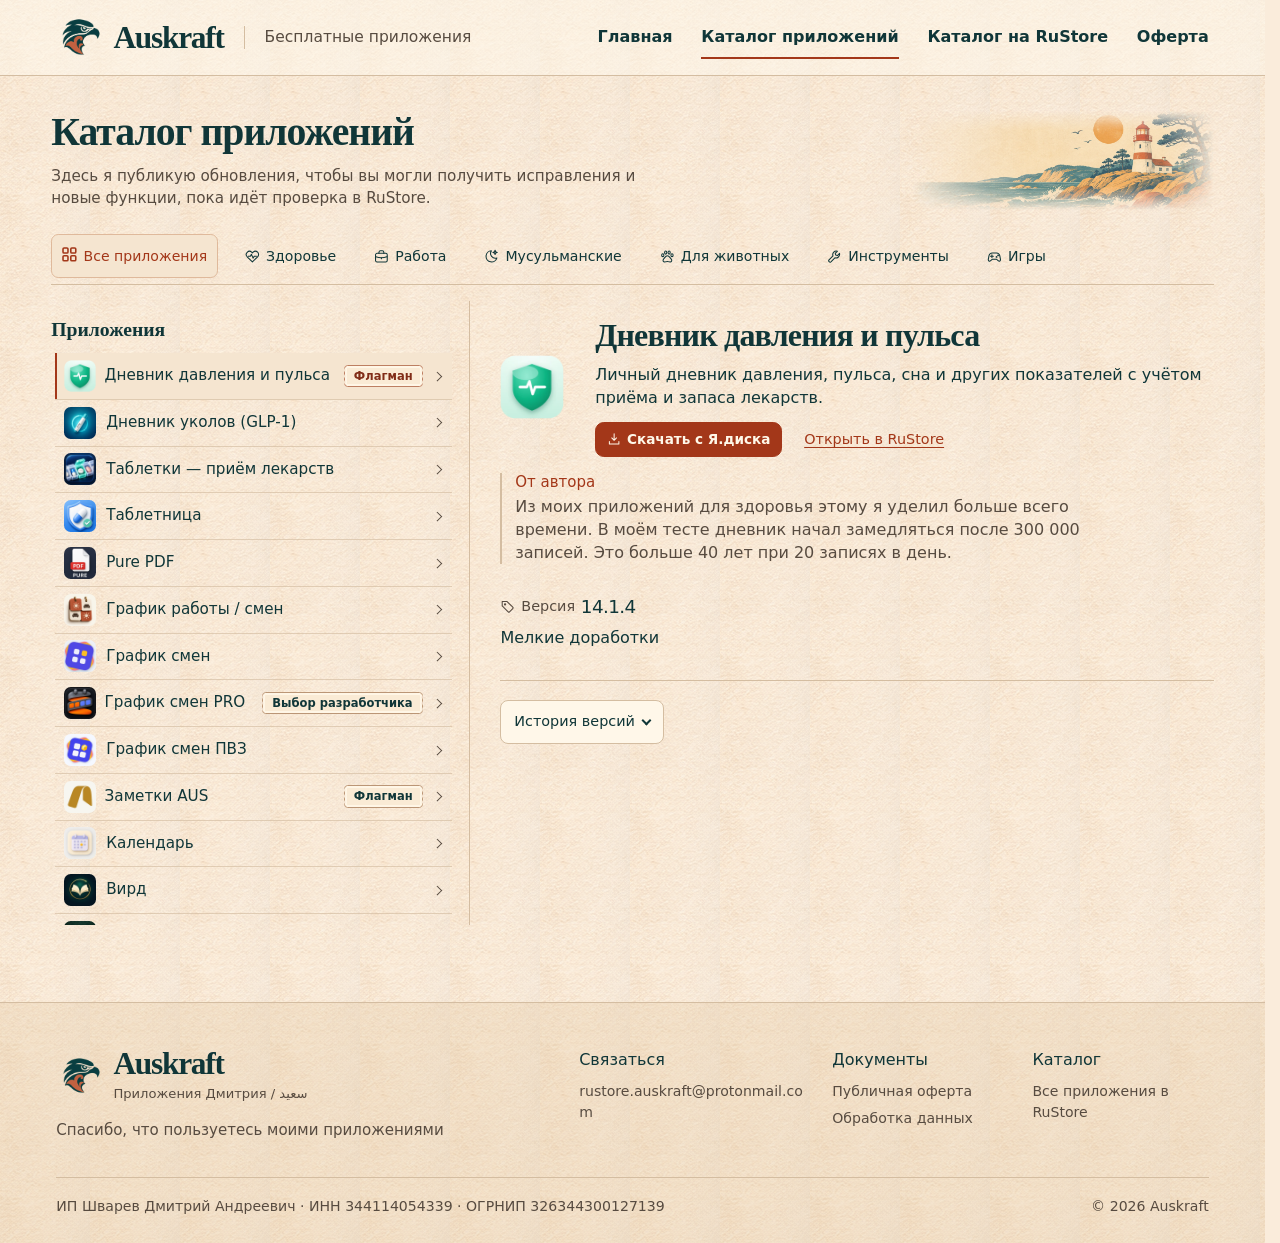
==== catalog.html @ 0eb69462 "Обновить каталог для следующей партии APK" ====
<!doctype html>
<html lang="ru">
<head>
  <meta charset="utf-8">
  <meta name="viewport" content="width=device-width, initial-scale=1">
  <meta name="description" content="Бесплатные Android-приложения Auskraft, актуальные версии и история обновлений.">
  <meta name="theme-color" content="#faecdb">
  <title>Каталог приложений — Auskraft</title>
  <link rel="icon" type="image/png" sizes="64x64" href="assets/arabesque-icon.png">
  <link rel="stylesheet" href="emerald.css?v=arabesque">
  <link rel="stylesheet" href="catalog.css?v=legal-docs-1">
  <link rel="stylesheet" href="postcard.css">
  <link rel="stylesheet" href="postcard-catalog.css">
</head>
<body class="catalog-page">
  <a class="skip-link" href="#main">К содержанию</a>

  <header class="site-header" id="top">
    <a class="brand" href="./" aria-label="Auskraft — на главную">
      <span class="brand-mark brand-mark-logo" aria-hidden="true"></span>
      <span><strong>Auskraft</strong><small>Бесплатные приложения</small></span>
    </a>
    <nav aria-label="Основная навигация">
      <a href="./">Главная</a>
      <a href="catalog.html" aria-current="page">Каталог приложений</a>
      <a href="https://www.rustore.ru/catalog/developer/nc3745" target="_blank" rel="noopener">Каталог на RuStore</a>
      <a href="offer.html">Оферта</a>
    </nav>
  </header>

  <main class="catalog-wrap" id="main">
    <div class="catalog-heading">
      <h1>Каталог приложений</h1>
      <p class="catalog-intro-note">Здесь я публикую обновления, чтобы вы могли получить исправления и новые функции, пока идёт проверка в RuStore.</p>
      <span class="catalog-ornament" aria-hidden="true"></span>
    </div>
    <div class="catalog-filters" aria-label="Категории приложений" role="group" hidden>
      <button type="button" data-category="all" aria-pressed="true" aria-controls="catalog-results">
        <svg class="catalog-symbol" viewBox="0 0 24 24" aria-hidden="true" focusable="false">
          <rect x="3" y="3" width="7" height="7" rx="1.5"/><rect x="14" y="3" width="7" height="7" rx="1.5"/>
          <rect x="3" y="14" width="7" height="7" rx="1.5"/><rect x="14" y="14" width="7" height="7" rx="1.5"/>
        </svg>
        Все приложения
      </button>
      <button type="button" data-category="health" aria-pressed="false" aria-controls="catalog-results">
        <svg class="catalog-symbol" viewBox="0 0 24 24" aria-hidden="true" focusable="false">
          <path d="M20.5 5.2a5.2 5.2 0 0 0-7.3 0L12 6.4l-1.2-1.2a5.2 5.2 0 0 0-7.3 7.4L12 21l8.5-8.4a5.2 5.2 0 0 0 0-7.4Z"/>
          <path d="M5 11.7h3.7l1.7-3.1 2.7 6.2 1.8-3.1h3.7"/>
        </svg>
        Здоровье
      </button>
      <button type="button" data-category="work" aria-pressed="false" aria-controls="catalog-results">
        <svg class="catalog-symbol" viewBox="0 0 24 24" aria-hidden="true" focusable="false">
          <rect x="2.5" y="7" width="19" height="14" rx="2.5"/>
          <path d="M8 7V5.5A2.5 2.5 0 0 1 10.5 3h3A2.5 2.5 0 0 1 16 5.5V7M3 12.5a27 27 0 0 0 18 0M12 13.9v2"/>
        </svg>
        Работа
      </button>
      <button type="button" data-category="muslim" aria-pressed="false" aria-controls="catalog-results">
        <svg class="catalog-symbol" viewBox="0 0 24 24" aria-hidden="true" focusable="false">
          <path d="M12 3a9 9 0 1 0 9 11.5A7.7 7.7 0 0 1 12 3Z"/>
          <path d="m18 2 .9 2.5 2.6 1-2.6.9L18 9l-.9-2.6-2.6-.9 2.6-1Z"/>
        </svg>
        Мусульманские
      </button>
      <button type="button" data-category="pets" aria-pressed="false" aria-controls="catalog-results">
        <svg class="catalog-symbol" viewBox="0 0 24 24" aria-hidden="true" focusable="false">
          <ellipse cx="4.5" cy="10" rx="1.8" ry="2.4"/><ellipse cx="9.2" cy="5.8" rx="1.8" ry="2.5"/>
          <ellipse cx="14.8" cy="5.8" rx="1.8" ry="2.5"/><ellipse cx="19.5" cy="10" rx="1.8" ry="2.4"/>
          <path d="M6 16.1c2.1-2 2.8-5 6-5s3.9 3 6 5c2.5 2.8.4 5.8-2.7 4.8a10 10 0 0 0-6.6 0c-3.1 1-5.2-2-2.7-4.8Z"/>
        </svg>
        Для животных
      </button>
      <button type="button" data-category="tools" aria-pressed="false" aria-controls="catalog-results">
        <svg class="catalog-symbol" viewBox="0 0 24 24" aria-hidden="true" focusable="false">
          <path d="M20.5 8.5a6 6 0 0 1-7.7 5.9l-6.4 6.4a2.2 2.2 0 0 1-3.1-3.1l6.4-6.4A6 6 0 0 1 17 3.5l-3.6 3.6.8 2.7 2.7.8 3.5-3.5Z"/>
        </svg>
        Инструменты
      </button>
      <button type="button" data-category="games" aria-pressed="false" aria-controls="catalog-results">
        <svg class="catalog-symbol" viewBox="0 0 24 24" aria-hidden="true" focusable="false">
          <path d="M8.5 6.5h7c3 0 4.8 1.8 5.4 5l.9 5c.5 3-1.7 4.2-3.8 2.4l-2.8-2.4H8.8L6 18.9c-2.1 1.8-4.3.6-3.8-2.4l.9-5c.6-3.2 2.4-5 5.4-5Z"/>
          <path d="M5.7 11.7h4.6M8 9.4V14"/><circle cx="15.5" cy="12.8" r=".65"/><circle cx="18" cy="10.3" r=".65"/>
        </svg>
        Игры
      </button>
    </div>
    <p class="catalog-announcement" id="catalog-announcement" role="status"></p>
    <div class="catalog-results" id="catalog-results" hidden>
      <section class="catalog-list" aria-labelledby="catalog-apps-heading">
        <h2 id="catalog-apps-heading">Приложения</h2>
        <div class="catalog-apps" id="catalog-apps" role="group" aria-labelledby="catalog-apps-heading"></div>
      </section>
      <div class="catalog-detail" id="catalog-detail"></div>
    </div>
    <p class="catalog-empty" id="catalog-empty" hidden>В этой категории пока нет приложений. <a href="https://www.rustore.ru/catalog/developer/nc3745" target="_blank" rel="noopener">Все приложения в RuStore</a></p>
    <noscript>
      <p class="catalog-empty">Включите JavaScript, чтобы просмотреть версии, или <a href="https://www.rustore.ru/catalog/developer/nc3745" target="_blank" rel="noopener">откройте каталог в RuStore</a>.</p>
    </noscript>
  </main>

  <template id="catalog-app-template">
    <button class="catalog-app" type="button" aria-pressed="false" aria-controls="catalog-detail">
      <span class="catalog-app-main">
        <img class="catalog-icon" alt="" width="80" height="80" decoding="async">
        <span class="catalog-app-name">
          <span class="catalog-name-label"></span>
          <span class="catalog-name-marquee" aria-hidden="true"></span>
        </span>
      </span>
      <span class="catalog-ribbon"><span class="catalog-ribbon-label"></span></span>
    </button>
  </template>
  <template id="catalog-detail-template">
    <article aria-labelledby="current-app">
      <div class="catalog-app-heading">
        <img class="catalog-icon" alt="" width="144" height="144" decoding="async">
        <div>
          <h2 id="current-app"></h2>
          <p class="catalog-description"></p>
          <div class="catalog-release-actions">
            <a class="catalog-download catalog-download-primary" target="_blank" rel="noopener">
              <svg class="catalog-symbol" viewBox="0 0 24 24" aria-hidden="true" focusable="false"><path d="M12 3v11m-4-4 4 4 4-4M4 16v4h16v-4"/></svg>
              Скачать с Я.диска
            </a>
            <p class="catalog-download-note">APK пока недоступен</p>
            <a class="catalog-store-link" target="_blank" rel="noopener">Открыть в RuStore</a>
          </div>
        </div>
      </div>
      <section class="catalog-highlights" aria-labelledby="catalog-highlights-heading">
        <h3 id="catalog-highlights-heading">От автора</h3>
        <p></p>
      </section>
      <div class="catalog-latest">
        <div class="catalog-version-heading">
          <p class="catalog-current-label">
            <svg class="catalog-symbol" viewBox="0 0 24 24" aria-hidden="true" focusable="false"><path d="M3.5 4h7.8l9 9a1.5 1.5 0 0 1 0 2.1l-5.2 5.2a1.5 1.5 0 0 1-2.1 0l-9.5-9.5Z"/><circle cx="8" cy="8.5" r="1"/></svg>
            Версия
          </p>
          <p class="catalog-latest-number"></p>
        </div>
        <div class="catalog-release-notes"></div>
        <details class="catalog-changelog">
          <summary>Полный список изменений</summary>
          <div class="catalog-release-notes catalog-changelog-content"></div>
        </details>
      </div>
      <details class="catalog-history">
        <summary id="history-heading">История версий</summary>
        <div class="catalog-history-frame">
          <table id="release-history" aria-labelledby="history-heading">
            <thead>
              <tr><th scope="col">Версия</th><th scope="col">Что изменилось</th><th scope="col">Файл APK</th></tr>
            </thead>
            <tbody></tbody>
          </table>
        </div>
      </details>
      <section class="catalog-documents" aria-labelledby="catalog-documents-title" hidden>
        <h3 id="catalog-documents-title">Юридические документы</h3>
        <ul></ul>
      </section>
    </article>
  </template>
  <template id="catalog-version-template">
    <tr>
      <th scope="row" class="catalog-version-number"></th>
      <td class="catalog-release-notes"></td>
      <td>
        <a class="catalog-download" target="_blank" rel="noopener">
          <svg class="catalog-symbol" viewBox="0 0 24 24" aria-hidden="true" focusable="false"><path d="M12 3v11m-4-4 4 4 4-4M4 16v4h16v-4"/></svg>
          Скачать
        </a>
      </td>
    </tr>
  </template>

  <footer class="site-footer">
    <div class="footer-main">
      <div>
        <a class="brand footer-brand" href="#top">
          <span class="brand-mark brand-mark-logo" aria-hidden="true"></span>
          <span><strong>Auskraft</strong><small>Приложения Дмитрия / <bdi lang="ar" dir="rtl">سعيد</bdi></small></span>
        </a>
        <p>Спасибо, что пользуетесь моими приложениями</p>
      </div>
      <div class="footer-links">
        <div><strong>Связаться</strong><a href="mailto:rustore.auskraft@protonmail.com">rustore.auskraft@protonmail.com</a></div>
        <div><strong>Документы</strong><a href="offer.html">Публичная оферта</a><a href="offer.html#privacy">Обработка данных</a></div>
        <div><strong>Каталог</strong><a href="https://www.rustore.ru/catalog/developer/nc3745" target="_blank" rel="noopener">Все приложения в RuStore</a></div>
      </div>
    </div>
    <div class="footer-legal">
      <p><a href="offer.html#details">ИП Шварев Дмитрий Андреевич · ИНН 344114054339 · ОГРНИП 326344300127139</a></p>
      <p>© <span id="year">2026</span> Auskraft</p>
    </div>
  </footer>

  <script src="script.js" defer></script>
  <script src="catalog-data.js?v=56aae7b4473a" defer></script>
  <script src="legal-doc-slugs.js?v=1" defer></script>
  <script src="catalog-documents.js?v=1" defer></script>
  <script src="catalog.js?v=legal-docs-1" defer></script>
</body>
</html>
---- emerald.css ----
:root {
  color-scheme: dark;
  --bg: #041d16;
  --bg-deep: #031710;
  --surface: #0c2a20;
  --ink: #faf3e2;
  --ink-muted: #c5d0c7;
  --gold: #f2c268;
  --gold-bright: #ffda91;
  --line: #395046;
  --serif: Georgia, "Times New Roman", serif;
  --gutter: clamp(1.2rem, 4.4vw, 4.75rem);
  --page: 92rem;
}
* { box-sizing: border-box; }
html { scroll-behavior: smooth; scrollbar-gutter: stable; }
body {
  margin: 0;
  background: var(--bg);
  color: var(--ink);
  font: 1rem/1.5 "Segoe UI", system-ui, sans-serif;
  -webkit-font-smoothing: antialiased;
}
a { color: inherit; text-decoration: none; }
button, input, select { font: inherit; }
h1, h2, h3, p, figure { margin: 0; }
h1, h2, h3 { font-family: var(--serif); line-height: 1.08; }
a:focus-visible, summary:focus-visible, button:focus-visible, select:focus-visible {
  outline: 3px solid var(--gold-bright); outline-offset: 4px;
}
.wrap, .footer-main, .footer-legal {
  width: min(calc(100% - 2 * var(--gutter)), var(--page));
  margin-inline: auto;
}
.skip-link {
  position: fixed; z-index: 5; top: .5rem; left: .5rem; padding: .65rem 1rem;
  transform: translateY(-160%); color: #10251c; background: var(--gold);
}
.skip-link:focus { transform: none; }
.site-header {
  min-height: 4.1rem; display: flex; align-items: center; justify-content: space-between;
  gap: clamp(.9rem, 2vw, 1.7rem); padding-inline: max(var(--gutter), calc((100% - var(--page)) / 2));
  border-bottom: 1px solid var(--line);
}
.brand { display: inline-flex; gap: .65rem; align-items: center; flex-shrink: 0; }
.brand-mark-logo {
  width: 2.55rem; height: 2.55rem; flex: none; border-radius: .6rem;
  background: #f7ecdb url("logo.png?v=arabesque") center / 84% auto no-repeat;
}
.brand > span:last-child { display: flex; align-items: center; gap: 1.25rem; }
.brand strong { font-size: 1.55rem; line-height: 1; letter-spacing: -.045em; }
.brand small { border-left: 1px solid #53665b; padding-left: 1.25rem; font-size: .97rem; }
.site-header nav {
  display: flex;
  align-items: center;
  min-width: 0;
  gap: clamp(.85rem, 2.25vw, 2.3rem);
  margin-inline: -.45rem;
  padding: .45rem;
  overflow-x: auto;
  scrollbar-width: thin;
  scrollbar-color: var(--line) transparent;
}
.site-header nav a {
  display: inline-flex;
  align-items: center;
  flex: none;
  min-height: 2.75rem;
  white-space: nowrap;
  font-weight: 400;
  font-size: 1rem;
}
.site-header nav a:hover, .footer-links a:hover { color: var(--gold); }
.site-header nav [aria-current="page"] { box-shadow: inset 0 -2px var(--gold); }
.opening { position: relative; isolation: isolate; overflow: hidden; }
.hero-art {
  position: absolute; z-index: -1; right: 0; top: 0; width: 55%; height: 100%;
  object-fit: cover; object-position: 54% 42%;
  mask-image: linear-gradient(to right, transparent, black 22%), linear-gradient(to top, transparent, black 44%);
  mask-composite: intersect;
}
.opening-content { padding-block: clamp(1.5rem, 3.3vw, 3.75rem) 1.65rem; }
.intro { max-width: 52%; }
.author-names { white-space: nowrap; }
.intro h1 {
  font-size: clamp(1.7rem, 1.45rem + 1.15vw, 2.625rem);
  font-weight: 400;
  letter-spacing: -.03em;
  line-height: 1.08;
  text-wrap: balance;
  overflow-wrap: break-word;
}
.intro-platform { display: inline-block; max-width: 100%; }
.intro p, .support p {
  max-width: 34rem; margin-top: 1rem; font-size: clamp(.90625rem, .84rem + .25vw, 1.03125rem);
  line-height: 1.46; text-wrap: pretty;
}
.support-button {
  margin-top: 1.4rem; display: inline-block; padding: .78rem 1.5rem;
  color: #182018; background: var(--gold); border-radius: .55rem;
  font-size: clamp(1rem, 1.3vw, 1.17rem); font-weight: 600;
}
.support-button:hover { background: var(--gold-bright); }
.support {
  display: flex; align-items: center; flex-wrap: wrap; gap: 1.25rem 2rem;
  margin-top: clamp(1.9rem, 3.3vw, 3.6rem); max-width: min(56%, 44rem); scroll-margin-top: 1.5rem;
}
.support-copy { flex: 1 1 17rem; }
.support h2 {
  font-size: clamp(1.375rem, 1.12rem + .7vw, 1.6875rem);
  font-weight: 400;
  letter-spacing: -.028em;
  line-height: 1.13;
  overflow-wrap: break-word;
}
.support p { max-width: 38rem; margin-top: .65rem; }
.payment-link { display: inline-block; margin-top: 1rem; color: var(--gold); font-size: 1rem; font-weight: 500; text-decoration: underline; text-underline-offset: .35em; }
.payment-link:hover { color: var(--gold-bright); }
.payment-route { width: min(calc(100% - 2 * var(--gutter)), 34rem); margin: 16vh auto 3rem; }
.payment-route h1 { font-size: clamp(1.7rem, 1.45rem + 1.15vw, 2.625rem); font-weight: 400; }
.payment-route p { margin-top: .9rem; }
.payment-route [hidden] { display: none; }
.payment-code { width: 11rem; height: 11rem; padding: .5rem; background: white; border-radius: .5rem; image-rendering: pixelated; }
.goals, .transfer { border-top: 1px solid var(--line); padding-block: 2rem 2.35rem; }
.goals h2, .transfer h2 { font-size: clamp(1.5rem, 1.95vw, 2rem); font-weight: 400; margin-bottom: 1rem; letter-spacing: -.025em; }
.goals-grid, .transfer-grid { display: grid; grid-template-columns: repeat(3, minmax(0,1fr)); gap: clamp(.8rem, 1.6vw, 1.75rem); }
.goals-grid figure { position: relative; overflow: hidden; border-radius: .95rem; border: 1px solid var(--line); background: var(--surface); }
.goals-grid img { display: block; width: 100%; height: auto; aspect-ratio: 2.04; object-fit: cover; }
.goals-grid figcaption {
  position: absolute; inset: auto 0 0; padding: 2.5rem 1.3rem .9rem;
  background: linear-gradient(transparent, rgba(2,15,11,.88));
  font: 400 clamp(1.2rem, 1.6vw, 1.65rem)/1.2 var(--serif);
}
.goal-health-caption { display: block; }
@media (prefers-reduced-motion: no-preference) {
  .goal-health-caption.is-measured { overflow-x: auto; scrollbar-width: none; }
  .goal-health-caption:focus-visible { outline: 2px solid var(--gold-bright); outline-offset: 2px; }
  .goal-health-caption.is-measured > span {
    display: block;
    width: max-content;
    white-space: nowrap;
  }
  .goal-health-caption.is-overflowing.is-visible:not(.is-interacting) > span {
    animation: goal-caption-slide 4.8s ease-in-out;
  }
}
@keyframes goal-caption-slide {
  0%, 15%, 100% { transform: translateX(0); }
  45%, 72% { transform: translateX(var(--goal-caption-offset)); }
}
.transfer-grid p { padding-right: 1.5rem; color: var(--ink-muted); font-size: .96rem; }
.transfer-grid strong { display: block; color: var(--ink); margin-bottom: .3rem; font-weight: 500; }
.site-footer { padding-block: 2.8rem 1.6rem; background: var(--bg-deep); border-top: 1px solid var(--line); }
.footer-main { display: grid; grid-template-columns: .86fr 1.14fr; align-items: start; gap: 3rem; padding-bottom: 2.2rem; }
.footer-brand > span:last-child { display: grid; gap: .3rem; }
.footer-brand small { border: 0; padding: 0; font-size: .82rem; color: var(--ink-muted); }
.footer-main p { color: var(--ink-muted); margin-top: .8rem; font-size: .94rem; }
.footer-links { display: grid; grid-template-columns: 1.3fr 1fr 1fr; gap: 1.5rem; }
.footer-links > div { display: grid; align-content: start; gap: .4rem; }
.footer-links strong { margin-bottom: .15rem; font-weight: 500; }
.footer-links a, .footer-legal { color: var(--ink-muted); font-size: .88rem; overflow-wrap: anywhere; }
.footer-legal { border-top: 1px solid var(--line); padding-top: 1.15rem; display: flex; justify-content: space-between; gap: 1rem; }
@media (max-width: 920px) {
  .site-header .brand > span:last-child { display: grid; gap: .22rem; }
  .site-header .brand small { border: 0; padding: 0; font-size: .8rem; }
  .intro { max-width: 57%; }
  .footer-main { grid-template-columns: 1fr; gap: 1.5rem; }
}
@media (max-width: 760px) {
  .site-header { flex-direction: column; align-items: start; gap: .15rem; padding-block: .75rem 0; }
  .site-header nav { align-self: stretch; }
}
@media (max-width: 680px) {
  .site-header .brand { flex-wrap: wrap; max-width: 100%; }
  .site-header .brand > span:last-child { display: flex; flex-wrap: wrap; gap: .25rem .75rem; min-width: 0; }
  .site-header .brand small { padding-left: .75rem; border-left: 1px solid var(--line); }
  .brand strong { font-size: 1.25rem; }
  .site-header nav a { font-size: .9rem; }
  .hero-art {
    width: 90%; height: 24rem; object-position: center;
    mask-image: linear-gradient(to right, transparent, rgba(0,0,0,.14) 40%, rgba(0,0,0,.82)), linear-gradient(to bottom, black 15%, transparent 98%);
  }
  .intro { max-width: 100%; }
  .opening-content { padding-bottom: 1.35rem; }
  .intro p, .support p { max-width: 40ch; }
  .intro p { margin-top: .7rem; }
  .support-button {
    display: inline-flex;
    align-items: center;
    min-height: 2.75rem;
    margin-top: 1rem;
    padding: .6rem 1.1rem;
    font-size: 1rem;
    line-height: 1.3;
  }
  .support { max-width: 100%; margin-top: clamp(1.75rem, 5vw, 2.3rem); gap: .75rem 1.25rem; }
  .support p { margin-top: .45rem; }
  .payment-link {
    display: inline-flex;
    align-items: center;
    gap: .35em;
    min-height: 2.75rem;
    margin-top: .3rem;
  }
  .payment-code { max-width: 100%; height: auto; aspect-ratio: 1; }
  .goals-grid, .transfer-grid { grid-template-columns: 1fr; gap: .95rem; }
  .goals, .transfer { padding-block: 1.55rem; }
  .goals-grid img { aspect-ratio: 2.4; }
  .transfer-grid p { padding-inline-end: 0; overflow-wrap: break-word; }
  .footer-links { grid-template-columns: repeat(2,minmax(0,1fr)); gap: 1.3rem; }
  .footer-links > div:first-child { grid-column: 1 / -1; }
  .footer-legal { flex-direction: column; gap: .4rem; }
}
@media (prefers-reduced-motion: reduce) {
  html { scroll-behavior: auto; }
}
---- catalog.css ----
.catalog-wrap {
  width: min(calc(100% - clamp(2rem, 8vw, 8rem)), 86rem);
  margin-inline: auto;
  padding-block: clamp(1.65rem, 2.8vw, 2.5rem) clamp(3rem, 6vw, 5rem);
  min-height: 42rem;
}

.catalog-wrap [hidden] {
  display: none;
}

.catalog-heading {
  position: relative;
  isolation: isolate;
}

.catalog-heading h1 {
  position: relative;
  margin: 0 0 .65rem;
  max-width: none;
  font: 400 clamp(1.9rem, 3.1vw, 2.65rem)/1.08 Georgia, serif;
  letter-spacing: -.025em;
}

.catalog-intro-note {
  max-width: 64ch;
  margin: 0 0 clamp(1.1rem, 2vw, 1.5rem);
  color: var(--ink-muted);
  font-size: .95rem;
  line-height: 1.5;
  text-wrap: pretty;
}

.catalog-ornament {
  position: absolute;
  z-index: -1;
  top: -.9rem;
  right: 0;
  width: clamp(7rem, 14vw, 12rem);
  aspect-ratio: 1;
  pointer-events: none;
  background: #09533e url("assets/mashrabiya.webp") 63% 48% / 268% auto no-repeat;
  background-blend-mode: multiply;
  opacity: .7;
  mask-image: radial-gradient(circle, #000 17%, #000c 48%, transparent 72%);
}

.catalog-filters {
  display: flex;
  flex-wrap: nowrap;
  column-gap: clamp(.35rem, 1.2vw, 1.15rem);
  overflow-x: auto;
  overflow-y: hidden;
  scrollbar-width: thin;
  scrollbar-color: var(--line) transparent;
  border-bottom: 1px solid var(--line);
}

.catalog-filters button {
  position: relative;
  isolation: isolate;
  display: inline-flex;
  overflow: clip;
  align-items: center;
  gap: .45em;
  flex: none;
  min-height: 2.75rem;
  padding: .4rem .55rem;
  border: 0;
  border-radius: .45rem;
  background: transparent;
  color: var(--ink);
  font-size: clamp(.875rem, 1.1vw, 1rem);
  white-space: nowrap;
  cursor: pointer;
  -webkit-tap-highlight-color: transparent;
}

.catalog-filters button::before,
.catalog-filters button::after {
  content: "";
  position: absolute;
  z-index: -1;
  inset: 0;
  opacity: 0;
  pointer-events: none;
}

.catalog-filters button::before {
  background: radial-gradient(ellipse 50% 48% at center, color-mix(in srgb, var(--gold) 27%, transparent), transparent);
}

.catalog-filters button[aria-pressed="true"] {
  color: var(--gold);
  text-shadow: 0 1px 2px var(--bg);
}

.catalog-filters button[aria-pressed="true"]::before {
  opacity: 1;
}

.catalog-filters button[aria-pressed="true"] .catalog-symbol {
  stroke-width: 2.25;
  filter: drop-shadow(0 0 3px color-mix(in srgb, var(--gold) 50%, transparent));
}

@media (prefers-reduced-motion: no-preference) {
  .catalog-filters button {
    transition: color 150ms ease-out;
  }

  .catalog-filters button::before {
    transition: opacity 200ms ease-out;
  }

  .catalog-filters button[aria-pressed="true"]::after {
    inset-block-start: 50%;
    background:
      radial-gradient(ellipse 32% 47% at 32% 53%, color-mix(in srgb, var(--gold) 64%, transparent), transparent),
      radial-gradient(ellipse 35% 45% at 65% 53%, color-mix(in srgb, var(--gold) 52%, transparent), transparent),
      radial-gradient(ellipse 49% 45% at 49% 49%, color-mix(in srgb, var(--gold-bright) 20%, transparent), transparent);
    transform-origin: center bottom;
    animation: catalog-category-haze 1100ms ease-out;
  }

  .catalog-filters .catalog-symbol {
    transition: transform 320ms cubic-bezier(.2, .8, .32, 1.45);
  }

  .catalog-filters button[aria-pressed="true"] .catalog-symbol {
    transform: translateY(-2px) scale(1.15);
  }

  .catalog-filters button:active .catalog-symbol {
    transform: scale(.9);
    transition-duration: 100ms;
  }
}

@keyframes catalog-category-haze {
  0% {
    opacity: 0;
    transform: translate(-24%, 3px) scale(.32, .72);
  }
  18% { opacity: 1; }
  48% { opacity: .82; }
  100% {
    opacity: 0;
    transform: translate(10%, -2px) scale(1.2, 1.1);
  }
}

@media (hover: hover) {
  .catalog-filters button[aria-pressed="false"]:hover {
    background: color-mix(in srgb, var(--ink) 6%, transparent);
  }
}

@media (forced-colors: active) {
  .catalog-filters button[aria-pressed="true"] {
    border: 1px solid Highlight;
  }
}

.catalog-announcement {
  position: absolute;
  width: 1px;
  height: 1px;
  padding: 0;
  overflow: hidden;
  clip-path: inset(50%);
  white-space: nowrap;
}

.catalog-results {
  display: grid;
  grid-template-columns: clamp(20rem, 36%, 28rem) minmax(0, 1fr);
  gap: clamp(1.1rem, 2.4vw, 2rem);
  margin-top: 1rem;
}

.catalog-list {
  padding: 1rem clamp(.65rem, 1vw, .95rem) 0 0;
  border-right: 1px solid var(--line);
}

.catalog-list h2 {
  margin: 0 0 .5rem;
  color: var(--ink-muted);
  font: 500 .875rem/1.35 "Segoe UI", system-ui, sans-serif;
}

.catalog-apps {
  display: grid;
  gap: 0;
  max-height: min(65vh, 36rem);
  overflow-y: auto;
  padding: .25rem;
  scrollbar-width: thin;
  scrollbar-color: var(--line) transparent;
}

.catalog-app {
  display: grid;
  grid-template-columns: auto minmax(0, 1fr) auto;
  align-items: center;
  gap: .12rem .65rem;
  width: 100%;
  min-width: 0;
  min-height: 2.875rem;
  padding: .43rem .55rem;
  border: 0;
  border-bottom: 1px solid color-mix(in srgb, var(--line) 65%, transparent);
  border-radius: 0;
  background: transparent;
  color: var(--ink);
  font: 450 .95rem/1.3 "Segoe UI", system-ui, sans-serif;
  text-align: start;
  overflow-wrap: anywhere;
  cursor: pointer;
}

.catalog-app-main {
  display: contents;
}

.catalog-app-name {
  position: relative;
  min-width: 0;
  overflow: hidden;
}

.catalog-name-marquee {
  position: absolute;
  top: 50%;
  left: 0;
  width: max-content;
  white-space: nowrap;
  visibility: hidden;
  transform: translateY(-50%);
}

@media (prefers-reduced-motion: no-preference) {
  .can-scroll .catalog-name-label {
    display: block;
    white-space: nowrap;
    opacity: 0;
  }

  .can-scroll .catalog-name-marquee {
    visibility: visible;
    animation: catalog-name-slide var(--name-duration, 2s) ease-in-out infinite alternate;
  }
}

@keyframes catalog-name-slide {
  0%, 18% { transform: translate(0, -50%); }
  82%, 100% { transform: translate(var(--name-distance), -50%); }
}

.catalog-app::after {
  content: "";
  grid-area: 1 / 3;
  width: .35rem;
  height: .35rem;
  margin-inline: .15rem;
  border: solid var(--ink-muted);
  border-width: 1px 1px 0 0;
  transform: rotate(45deg);
}

.catalog-app:has(.catalog-ribbon) {
  grid-template-columns: auto minmax(0, 1fr) fit-content(49%) auto;
  column-gap: clamp(.25rem, 1vw, .55rem);
}

.catalog-app:has(.catalog-ribbon)::after {
  grid-column: 4;
}

.catalog-ribbon {
  grid-area: 1 / 3;
  min-width: 0;
  justify-self: start;
  width: max-content;
  max-width: 100%;
  display: flex;
  align-items: center;
  justify-content: space-between;
  min-height: 1.1rem;
  background: #e9d4a7 url("assets/ribbon-linen.png") center / 1.375rem repeat;
  color: var(--bg-deep);
  font: 550 .75rem/1.25 "Segoe UI", system-ui, sans-serif;
  text-align: center;
  overflow-wrap: anywhere;
}

.catalog-ribbon-label {
  min-width: 0;
  padding: .08rem .18rem;
}

.catalog-ribbon::before,
.catalog-ribbon::after {
  content: "";
  width: 1rem;
  flex: 0 1 1rem;
  align-self: stretch;
  background: url("assets/ribbon-diamonds.png") right center / auto 1.1rem no-repeat;
}

.catalog-ribbon::after {
  transform: scaleX(-1);
}

.catalog-app[aria-pressed="true"] {
  box-shadow: inset 2px 0 var(--gold);
  background: var(--surface);
}

.catalog-app:hover {
  background: color-mix(in srgb, var(--ink) 8%, transparent);
}

.catalog-icon {
  display: block;
  flex: none;
  width: 2rem;
  height: auto;
  aspect-ratio: 1;
  border-radius: 21%;
  object-fit: contain;
}

.catalog-detail {
  padding-block: clamp(.5rem, 1.3vw, 1.25rem) clamp(1rem, 2.75vw, 2.5rem);
  min-width: 0;
}

.catalog-app-heading {
  display: flex;
  align-items: center;
  gap: clamp(1rem, 2.4vw, 2.15rem);
}

.catalog-app-heading .catalog-icon {
  width: clamp(2.5rem, 5vw, 4rem);
}

.catalog-app-heading > div {
  min-width: 0;
  overflow-wrap: anywhere;
}

.catalog-app-heading h2 {
  margin: 0 0 .55rem;
  font: 500 clamp(1.35rem, 2.5vw, 2.15rem)/1.15 "Segoe UI", system-ui, sans-serif;
  letter-spacing: -.025em;
}

.catalog-description,
.catalog-release-notes {
  margin: 0;
  font-size: 1rem;
  line-height: 1.45;
}

.catalog-release-notes ul {
  margin: 0;
  padding-inline-start: 1.15em;
}

.catalog-release-notes li + li {
  margin-block-start: .4em;
}

.catalog-store-link {
  display: inline-flex;
  align-items: center;
  min-height: 2rem;
  font-size: .9rem;
  color: var(--ink-muted);
  text-decoration: underline;
  text-underline-offset: .2em;
}

.catalog-release-actions {
  display: flex;
  flex-wrap: wrap;
  align-items: center;
  gap: .55rem 1.4rem;
  margin-top: .8rem;
}

.catalog-store-link:hover {
  color: var(--ink);
}

.catalog-highlights {
  max-width: 62ch;
  margin-top: 1rem;
  padding-inline-start: .8rem;
  border-inline-start: 2px solid var(--line);
}

.catalog-highlights h3 {
  margin-bottom: .2rem;
  color: var(--gold-bright);
  font: 500 .9375rem/1.25 "Segoe UI", system-ui, sans-serif;
}

.catalog-highlights p {
  color: var(--ink-muted);
  line-height: 1.45;
}

.catalog-latest {
  display: grid;
  grid-template-columns: minmax(0, 1fr);
  row-gap: .5rem;
  margin-top: clamp(1.4rem, 2.5vw, 2.2rem);
  padding-bottom: clamp(1.15rem, 2.4vw, 2rem);
  border-bottom: 1px solid var(--gold);
}

.catalog-symbol {
  flex: none;
  width: 1.05em;
  height: 1.05em;
  fill: none;
  stroke: currentColor;
  stroke-width: 1.7;
  stroke-linecap: round;
  stroke-linejoin: round;
}

.catalog-version-heading,
.catalog-current-label {
  display: flex;
  align-items: center;
  gap: .36rem;
}

.catalog-version-heading {
  flex-wrap: wrap;
  min-width: 0;
}

.catalog-current-label {
  color: var(--ink-muted);
  font-size: .9rem;
}

.catalog-latest-number {
  margin: 0;
  font-size: 1.15rem;
  font-weight: 500;
  line-height: 1;
  letter-spacing: -.035em;
  font-variant-numeric: tabular-nums;
}

.catalog-download {
  display: inline-flex;
  align-items: center;
  justify-content: center;
  gap: .45em;
  min-height: 2.75rem;
  padding: .54rem 1rem;
  border: 1px solid var(--gold);
  border-radius: .7rem;
  color: var(--gold);
  font-size: clamp(.95rem, 1.45vw, 1.25rem);
  font-weight: 500;
  line-height: 1.25;
  text-align: center;
  text-decoration: none;
}

.catalog-download-primary {
  width: fit-content;
  max-width: 100%;
  min-height: 2.15rem;
  padding: .35rem .65rem;
  border-radius: .55rem;
  background: var(--gold);
  color: var(--bg, #071c15);
  font-size: .85rem;
  font-weight: 550;
}

.catalog-download:hover {
  background: var(--gold-bright, #f6d795);
  color: var(--bg, #071c15);
}

.catalog-download-note {
  margin: 0;
  color: var(--ink-muted);
  font-size: clamp(.85rem, 1.35vw, 1.15rem);
  text-align: end;
}

.catalog-history {
  margin-top: clamp(.8rem, 1.5vw, 1.4rem);
}

:is(.catalog-history, .catalog-changelog) > summary {
  display: flex;
  align-items: center;
  gap: .55em;
  width: fit-content;
  min-height: 2.75rem;
  padding: .4rem .8rem;
  border: 1px solid var(--line);
  border-radius: .5rem;
  color: var(--ink);
  font: 500 .9rem/1.3 "Segoe UI", system-ui, sans-serif;
  list-style: none;
  cursor: pointer;
}

:is(.catalog-history, .catalog-changelog) > summary::-webkit-details-marker {
  display: none;
}

:is(.catalog-history, .catalog-changelog) > summary::after {
  content: "";
  width: .34em;
  height: .34em;
  margin-top: -.18em;
  border-right: 2px solid;
  border-bottom: 2px solid;
  transform: rotate(45deg);
}

:is(.catalog-history, .catalog-changelog)[open] > summary::after {
  margin-top: .18em;
  transform: rotate(225deg);
}

:is(.catalog-history, .catalog-changelog) > summary:hover {
  color: var(--gold);
  border-color: var(--gold);
}

.catalog-changelog-content {
  display: grid;
  gap: 1rem;
  max-width: 72ch;
  margin-block-start: .8rem;
}

.catalog-changelog-content h3 {
  margin-block-end: .35em;
  font: inherit;
  font-weight: 600;
}

.catalog-history-frame {
  margin-top: .65rem;
  overflow-x: auto;
}

.catalog-history table {
  width: 100%;
  border-collapse: collapse;
  font-size: .875rem;
  line-height: 1.45;
}

.catalog-history :is(th, td) {
  padding: .55rem clamp(.35rem, 1vw, .85rem);
  border: 1px solid var(--line);
  text-align: start;
  vertical-align: top;
}

.catalog-history thead {
  background: var(--surface);
}

.catalog-history th {
  font-weight: 550;
}

.catalog-history .catalog-version-number {
  font-variant-numeric: tabular-nums;
  white-space: nowrap;
}

.catalog-documents {
  margin-top: 1.25rem;
}

.catalog-documents h3 {
  margin: 0 0 .45rem;
  font-size: 1rem;
}

.catalog-documents ul {
  display: grid;
  gap: .45rem;
  padding: 0;
  margin: 0;
  list-style: none;
}

.catalog-documents li {
  display: flex;
  flex-wrap: wrap;
  align-items: baseline;
  column-gap: .85rem;
}

.catalog-documents time {
  font-size: .85em;
}

.catalog-history .catalog-release-notes {
  font: inherit;
  overflow-wrap: anywhere;
}

.catalog-history .catalog-download {
  min-height: 2rem;
  padding: .25rem .45rem;
  border-radius: .4rem;
  font-size: .8rem;
}

.catalog-empty {
  max-width: 40rem;
  padding-block: clamp(1.75rem, 4vw, 3.5rem);
  color: var(--ink-muted);
}

.catalog-empty a {
  color: var(--gold);
  text-decoration: underline;
  text-underline-offset: .2em;
}

.catalog-wrap :is(button, a, summary):focus-visible {
  outline: 2px solid var(--gold);
  outline-offset: 3px;
}

.catalog-filters button:focus-visible {
  outline-offset: -2px;
}

@media (max-width: 960px) {
  .catalog-app-heading {
    display: grid;
    grid-template-columns: auto minmax(0, 1fr);
    gap: .35rem .65rem;
  }

  .catalog-app-heading > div {
    display: contents;
  }

  .catalog-description,
  .catalog-release-actions {
    grid-column: 1 / -1;
  }
}

@media (max-width: 760px) {
  .catalog-results {
    display: block;
  }

  .catalog-list {
    padding: 0 0 .85rem;
    border-right: 0;
    border-bottom: 1px solid var(--line);
  }

  .catalog-apps {
    max-height: min(36vh, 15rem);
  }

  .catalog-app {
    min-height: 2.75rem;
    font-size: .9rem;
  }

  .catalog-ribbon::before,
  .catalog-ribbon::after {
    width: .5rem;
    flex-basis: .5rem;
  }

  .catalog-app .catalog-icon {
    width: 1.8rem;
  }

  .catalog-detail {
    padding-top: 1rem;
  }

  .catalog-app-heading .catalog-icon {
    width: 2.5rem;
  }

  .catalog-app-heading h2 {
    margin: 0;
    font-size: clamp(1.3rem, 4.4vw, 1.65rem);
    overflow-wrap: anywhere;
  }

  .catalog-description,
  .catalog-highlights p,
  .catalog-release-notes {
    font-size: .9375rem;
    overflow-wrap: anywhere;
  }

  .catalog-store-link {
    font-size: .875rem;
  }

  .catalog-latest {
    margin-top: .75rem;
  }
  .catalog-heading h1 {
    padding-right: 1.35rem;
    font-size: clamp(1.75rem, 6.5vw, 2.5rem);
  }

  .catalog-ornament {
    top: -.9rem;
    right: -.25rem;
    width: 7.5rem;
    opacity: .53;
  }

  .catalog-filters {
    flex-wrap: nowrap;
    gap: .55rem;
    overflow-x: auto;
    padding: .25rem;
    scrollbar-width: thin;
    scrollbar-color: var(--line) transparent;
  }

  .catalog-filters button {
    flex: none;
    min-height: 2.75rem;
    padding: .4rem .3rem;
    font-size: .9375rem;
    text-align: start;
  }

  .catalog-release-actions .catalog-download-note {
    text-align: start;
  }

}

@media (max-width: 360px) {
  .catalog-app:has(.catalog-ribbon) {
    grid-template-columns: auto minmax(0, 1fr) fit-content(49%);
  }

  .catalog-app:has(.catalog-ribbon)::after {
    content: none;
  }
}
---- postcard.css ----
:root {
  color-scheme: light;
  --ink: #103638;
  --ink-muted: #574b40;
  --gold: #a33719;
  --gold-bright: #812d18;
  --line: #d4bda1;
  --bg: #faecdb;
  --bg-deep: #f1e0c9;
  --surface: #fff7e9;
  --surface-raised: #fffaf0;
  --serif: Georgia, "Times New Roman", serif;
  --paper-grain: url("assets/postcard/paper.png");
  --airmail: url("assets/postcard/airmail.png");
  --button-ink: #fff8e9;
}

body {
  background: var(--bg) var(--paper-grain) repeat;
  color: var(--ink);
}

.site-header {
  min-height: clamp(4.25rem, 5.9vw, 5.4rem);
  background: linear-gradient(#fff9ed7a, #fff9ed7a);
}

.brand-mark-logo {
  width: clamp(2.2rem, 3.65vw, 3.35rem);
  height: clamp(2.2rem, 3.65vw, 3.35rem);
  border: 0;
  background: transparent url("logo.png?v=arabesque") center / contain no-repeat;
}

.brand strong {
  color: var(--ink);
  font: 700 clamp(1.4rem, 2.45vw, 2.15rem)/1 var(--serif);
  letter-spacing: -.04em;
}

.brand small {
  color: var(--ink-muted);
  border-color: var(--line);
}

.site-header nav a {
  min-height: 2.75rem;
  font-weight: 580;
}

.skip-link,
.support-button {
  color: var(--button-ink);
  background: var(--gold);
}

.support-button {
  border: 1px solid transparent;
  border-radius: .6rem;
  box-shadow: inset 0 1px #fff2d12b;
  text-wrap: balance;
}

.support-button:hover {
  background: var(--gold-bright);
}

.payment-link {
  text-underline-offset: .22em;
  font-weight: 650;
}

.site-footer {
  background: linear-gradient(#d8b98c36, #d8b98c36), var(--paper-grain), var(--bg-deep);
  border-top: 1px solid var(--line);
}

/* The existing intro and support sections occupy separate rows of the same opening. */
.opening {
  --postcard-inset: clamp(.55rem, 1.15vw, 1rem);
  --postcard-bottom: calc(var(--postcard-inset) + .65rem);
  display: grid;
  grid-template-columns: minmax(0, 1fr);
  width: min(calc(100% - 2 * var(--postcard-inset)), 96rem);
  margin: clamp(.9rem, 2.1vw, 1.8rem) auto 0;
  overflow: visible;
}

.opening-content {
  display: contents;
}

.opening::before,
.goals-grid figure {
  --stamp-notch: 4px;
  --stamp-step: 16px;
  mask:
    radial-gradient(circle at 50% 0, transparent var(--stamp-notch), #000 calc(var(--stamp-notch) + .65px)) top / var(--stamp-step) 100% repeat-x,
    radial-gradient(circle at 50% 100%, transparent var(--stamp-notch), #000 calc(var(--stamp-notch) + .65px)) bottom / var(--stamp-step) 100% repeat-x,
    radial-gradient(circle at 0 50%, transparent var(--stamp-notch), #000 calc(var(--stamp-notch) + .65px)) left / 100% var(--stamp-step) repeat-y,
    radial-gradient(circle at 100% 50%, transparent var(--stamp-notch), #000 calc(var(--stamp-notch) + .65px)) right / 100% var(--stamp-step) repeat-y;
  mask-composite: intersect;
}

.opening::before {
  content: "";
  grid-area: 1 / 1;
  z-index: -2;
  background: linear-gradient(#fff5df6b, #fff5df6b), var(--paper-grain), var(--bg);
  box-shadow: inset 0 0 0 1px #c3a37a, inset 0 0 7px 3px #d5b591a6;
}

.opening::after {
  content: "";
  grid-area: 1 / 1;
  align-self: end;
  z-index: -1;
  height: .6rem;
  margin: 0 var(--postcard-inset) var(--postcard-inset);
  background: var(--airmail) left center / 6rem 100% repeat-x;
  mix-blend-mode: multiply;
}

.opening .hero-art {
  grid-area: 1 / 1;
  position: relative;
  inset: auto;
  align-self: stretch;
  width: calc(100% - 2 * var(--postcard-inset));
  height: calc(100% - var(--postcard-inset) - var(--postcard-bottom));
  min-height: 0;
  margin: var(--postcard-inset) auto var(--postcard-bottom);
  object-fit: cover;
  object-position: 52% center;
  mask: none;
}

.hero-motion {
  position: absolute;
  z-index: -1;
  display: block;
  pointer-events: none;
}

.hero-motion[hidden] {
  display: none;
}

.opening .intro {
  position: relative;
  isolation: isolate;
  grid-area: 1 / 1;
  width: min(62.5%, 52.5rem);
  max-width: none;
  min-height: clamp(29rem, 43vw, 39rem);
  padding: clamp(2.4rem, 4.1vw, 4.4rem) 1rem 11rem clamp(1.7rem, 4.35vw, 4.65rem);
}

.intro h1 {
  max-width: 13.2em;
  font-size: clamp(2.5rem, 4vw, 4rem);
  font-weight: 700;
  letter-spacing: -.045em;
  line-height: .99;
  text-wrap: wrap;
}

.intro p {
  max-width: 37rem;
  margin-top: clamp(1rem, 1.6vw, 1.45rem);
  font-size: clamp(1rem, .8rem + .42vw, 1.24rem);
}

.intro .support-button {
  margin-top: clamp(1.2rem, 2.2vw, 2rem);
  padding: .85rem 1.55rem;
  font-size: clamp(1rem, 1.4vw, 1.28rem);
  font-weight: 700;
}

.opening .support {
  grid-area: 2 / 1;
  width: min(calc(100% - 2 * var(--gutter) + 2 * var(--postcard-inset)), var(--page));
  max-width: none;
  justify-self: center;
  gap: .9rem clamp(1.25rem, 4vw, 3.4rem);
  margin: 0;
  padding-block: clamp(1.45rem, 2.5vw, 2rem);
}

.opening .support-copy {
  flex: 1 1 min(21rem, 60%);
  max-width: 31rem;
}

.support h2,
.goals h2,
.transfer h2 {
  font-size: clamp(1.65rem, 2.8vw, 2.65rem);
  font-weight: 700;
}

.payment-code {
  width: clamp(6.25rem, 10vw, 8.75rem);
  height: auto;
  border: 1px solid var(--line);
  border-radius: .45rem;
}

.payment-code[src^="godonate-support-qr.png"] {
  width: clamp(7.25rem, 12vw, 10rem);
  padding: 0;
}

.goals,
.transfer {
  border-top: 0;
  padding-top: clamp(.9rem, 2.3vw, 2rem);
}

.goals-grid figure {
  --stamp-notch: 3px;
  --stamp-step: 12px;
  padding: .5rem .5rem 0;
  border: 1px solid #c9a980;
  border-radius: 0;
  background: linear-gradient(#fff8e9ba, #fff8e9ba), var(--paper-grain), var(--bg);
  box-shadow: inset 0 0 6px #b88b5240;
}

.goals-grid img {
  border: 1px solid #ad835550;
}

.goals-grid figcaption {
  position: static;
  padding: .8rem .55rem .95rem;
  background: none;
  color: var(--ink);
  font-weight: 700;
}

.transfer-grid strong {
  font-weight: 700;
}

@media (prefers-reduced-motion: reduce) {
  .hero-motion {
    display: none;
  }
}

.legal-page {
  --dark: var(--ink);
  --dark-muted: var(--ink-muted);
  --line-dark: var(--line);
  background: var(--bg) var(--paper-grain) repeat;
}

.legal-page .site-header {
  background: none;
}

.legal-lead,
.legal-document .details-card {
  border: 1px solid var(--line);
  border-radius: .7rem;
  background: var(--surface);
}

.legal-page :is(.legal-number, .legal-document section a, .legal-nav a:hover) {
  color: var(--gold);
}

.legal-page a:focus-visible {
  outline: 3px solid var(--gold);
  outline-offset: 4px;
}

@media (min-width: 761px) and (max-width: 1120px) {
  .opening .hero-art {
    object-position: 69% center;
  }

  .opening .intro {
    width: 55%;
  }

  .opening .intro::before {
    content: "";
    position: absolute;
    z-index: -1;
    inset: var(--postcard-inset) -2.5rem 4.75rem var(--postcard-inset);
    background: linear-gradient(100deg, #fff1d8d1 28%, #fff1d895 63%, transparent 92%);
    mask-image: linear-gradient(black 62%, transparent);
  }
}

@media (max-width: 760px) {
  .site-header nav {
    flex-wrap: wrap;
    column-gap: clamp(.7rem, 3vw, 1.45rem);
    row-gap: 0;
    padding-block: .2rem;
  }

  .site-header nav a {
    min-height: 2.25rem;
    font-size: .88rem;
  }

  .opening::before {
    grid-row: 1 / 3;
  }

  .opening::after,
  .opening .hero-art {
    grid-row: 2;
  }

  .opening::after {
    background-size: 3.8rem 100%;
  }

  .opening .hero-art {
    height: auto;
    aspect-ratio: 2.2;
    margin-block-start: 0;
    object-position: right center;
    mask-image: linear-gradient(to bottom, transparent, #000 19%);
  }

  .hero-motion {
    mask-image: linear-gradient(to bottom, transparent, #000 19%);
  }

  .opening .intro {
    width: auto;
    min-height: auto;
    padding: 1.5rem clamp(1.4rem, 5.3vw, 2.45rem) 1.4rem;
  }

  .intro h1 {
    font-size: clamp(2.06rem, 6.7vw, 3.45rem);
  }

  .intro .support-button {
    margin-top: 1.15rem;
  }

  .opening .support {
    grid-row: 3;
    padding-inline: .25rem;
  }
}

@media (max-width: 435px) {
  .opening .support {
    align-items: start;
    flex-wrap: nowrap;
  }

  .opening .support-copy {
    flex: 1;
    min-width: 0;
  }

  .payment-code {
    flex: 0 0 auto;
    width: 5.8rem;
    padding: .25rem;
    margin-top: .24rem;
  }

  .payment-code[src^="godonate-support-qr.png"] {
    width: clamp(6.25rem, 26vw, 7rem);
  }
}
---- postcard-catalog.css ----
.catalog-heading h1 {
  font-family: var(--serif);
  font-weight: 700;
}

.catalog-ornament {
  top: 0;
  width: min(26%, 20rem);
  height: 100%;
  aspect-ratio: auto;
  background: url("assets/postcard/lighthouse.webp") 94% 54% / cover no-repeat;
  opacity: .82;
  mask-image: linear-gradient(90deg, transparent, #000 38%, #000 83%, transparent),
    linear-gradient(transparent, #000 20%, #000 76%, transparent);
  mask-composite: intersect;
}

.catalog-filters {
  padding-bottom: .35rem;
}

.catalog-filters button {
  border: 1px solid transparent;
  padding-inline: .64rem;
}

.catalog-filters button[aria-pressed="true"] {
  border-color: #dfb99b;
  background: #f5e5d0;
  color: var(--gold);
  text-shadow: none;
}

.catalog-filters button::before,
.catalog-filters button::after {
  display: none;
}

.catalog-filters button[aria-pressed="true"] .catalog-symbol {
  filter: none;
}

.catalog-list h2 {
  font: 700 1.23rem/1.25 var(--serif);
  color: var(--ink);
}

.catalog-apps {
  container-type: inline-size;
}

.catalog-app[aria-pressed="true"],
.catalog-app[aria-pressed="true"]:hover {
  background: #f5e5d0;
}

.catalog-app:has(.catalog-ribbon) {
  grid-template-columns: auto minmax(0, 1fr) fit-content(42%) auto;
}

.catalog-ribbon {
  justify-self: end;
  justify-content: center;
  padding: .18rem .57rem .2rem;
  border: 1px solid #bb9676;
  border-radius: .22rem;
  background: color-mix(in srgb, var(--surface) 78%, #e9c28f);
  box-shadow: inset 0 0 0 2px #fff6e6;
  color: var(--ink);
  font-size: .72rem;
  font-weight: 650;
  line-height: 1.25;
  mask-image: radial-gradient(circle at left, transparent 1.3px, black 1.8px),
    radial-gradient(circle at right, transparent 1.3px, black 1.8px);
  mask-size: 100% 6px;
  mask-position: center;
  mask-composite: intersect;
}

.catalog-ribbon-label {
  padding: 0;
}

.catalog-ribbon::before,
.catalog-ribbon::after {
  display: none;
}

.catalog-app[aria-pressed="true"] .catalog-ribbon {
  border-color: color-mix(in srgb, var(--gold) 46%, var(--line));
  color: var(--gold-bright);
}

@container (max-width: 22rem) {
  .catalog-app:has(.catalog-ribbon) {
    grid-template-columns: auto minmax(0, 1fr) auto;
    row-gap: .25rem;
  }

  .catalog-app:has(.catalog-ribbon) .catalog-icon {
    grid-area: 1 / 1 / span 2;
  }

  .catalog-app:has(.catalog-ribbon) .catalog-app-name {
    grid-area: 1 / 2;
  }

  .catalog-ribbon {
    grid-area: 2 / 2;
    justify-self: start;
    text-align: start;
  }

  .catalog-app:has(.catalog-ribbon)::after {
    content: "";
    grid-area: 1 / 3 / span 2;
  }
}

.catalog-app-heading h2 {
  font-family: var(--serif);
  font-weight: 700;
}

.catalog-latest {
  border-color: var(--line);
}

.catalog-highlights h3,
.catalog-store-link {
  color: var(--gold);
}

.catalog-download-primary,
.catalog-download:hover {
  color: var(--button-ink);
}

.catalog-download-primary:hover {
  border-color: var(--gold-bright);
}

:is(.catalog-history, .catalog-changelog) > summary {
  background: var(--surface);
}

@media (max-width: 760px) {
  .catalog-ornament {
    display: none;
  }

  .catalog-heading h1 {
    padding-right: 0;
  }
}

@media (forced-colors: active) {
  .catalog-filters button[aria-pressed="true"] {
    border-color: Highlight;
  }

  .catalog-ribbon,
  .catalog-app[aria-pressed="true"] .catalog-ribbon {
    border-color: ButtonText;
    color: ButtonText;
    mask-image: none;
  }
}
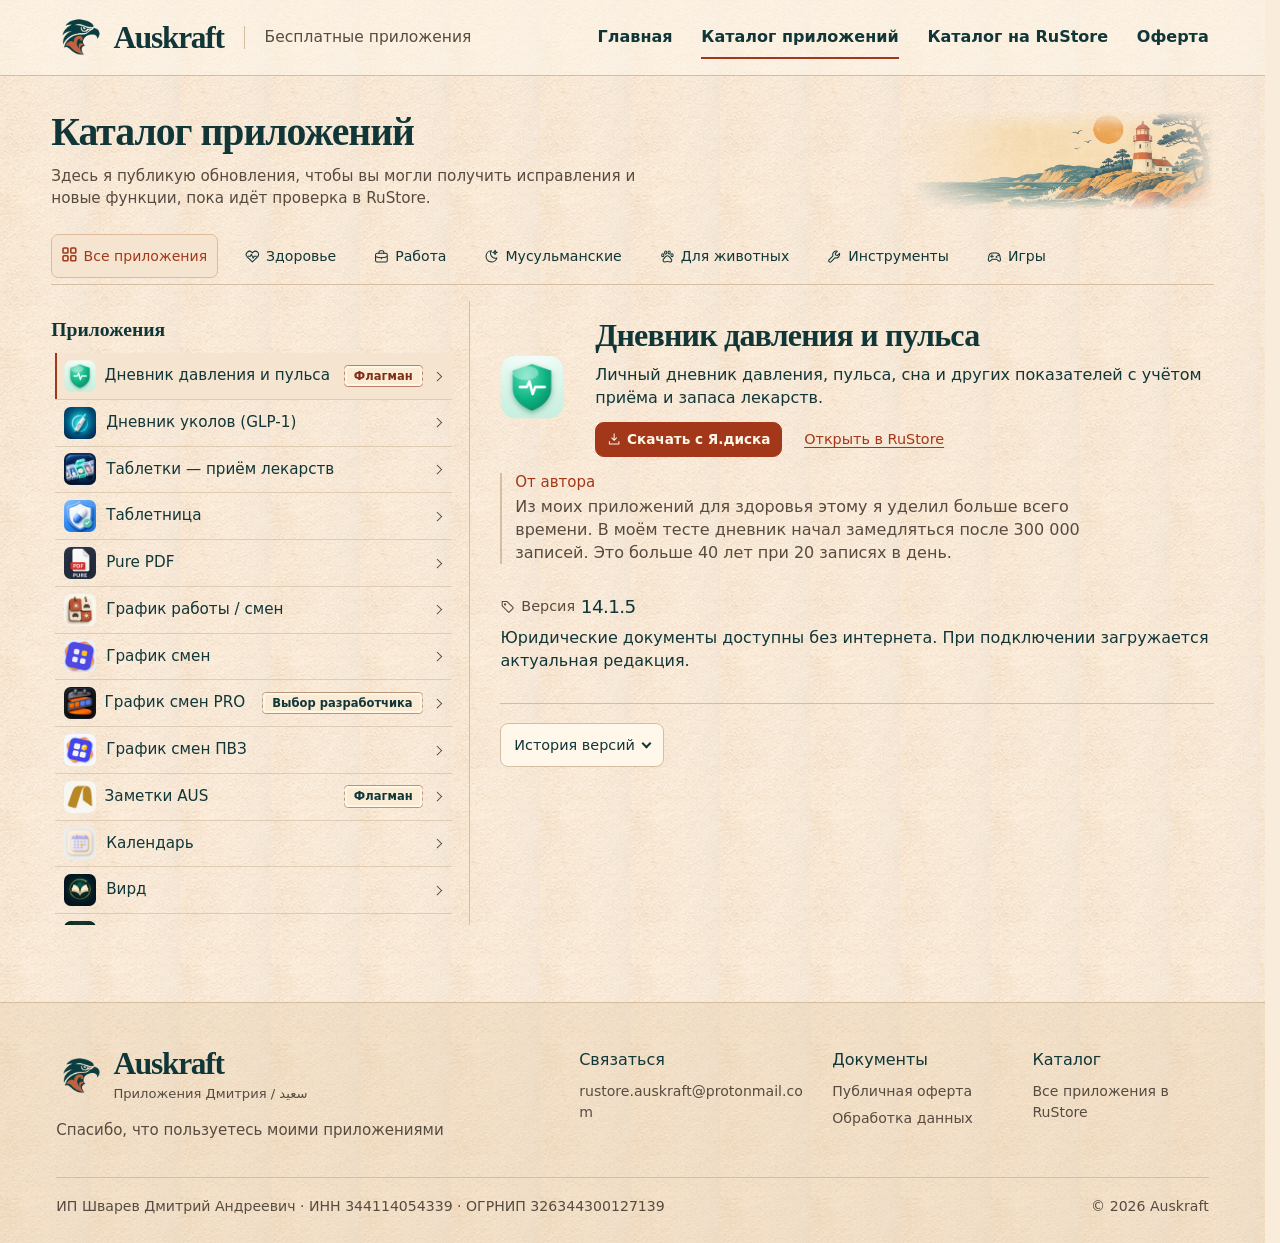
==== commit 8d8aa495: "Обновить каталог всех 34 приложений" ====
--- a/catalog.html
+++ b/catalog.html
@@ -198,7 +198,7 @@
   </footer>
 
   <script src="script.js" defer></script>
-  <script src="catalog-data.js?v=56aae7b4473a" defer></script>
+  <script src="catalog-data.js?v=60fa3ae84d54" defer></script>
   <script src="legal-doc-slugs.js?v=1" defer></script>
   <script src="catalog-documents.js?v=1" defer></script>
   <script src="catalog.js?v=legal-docs-1" defer></script>
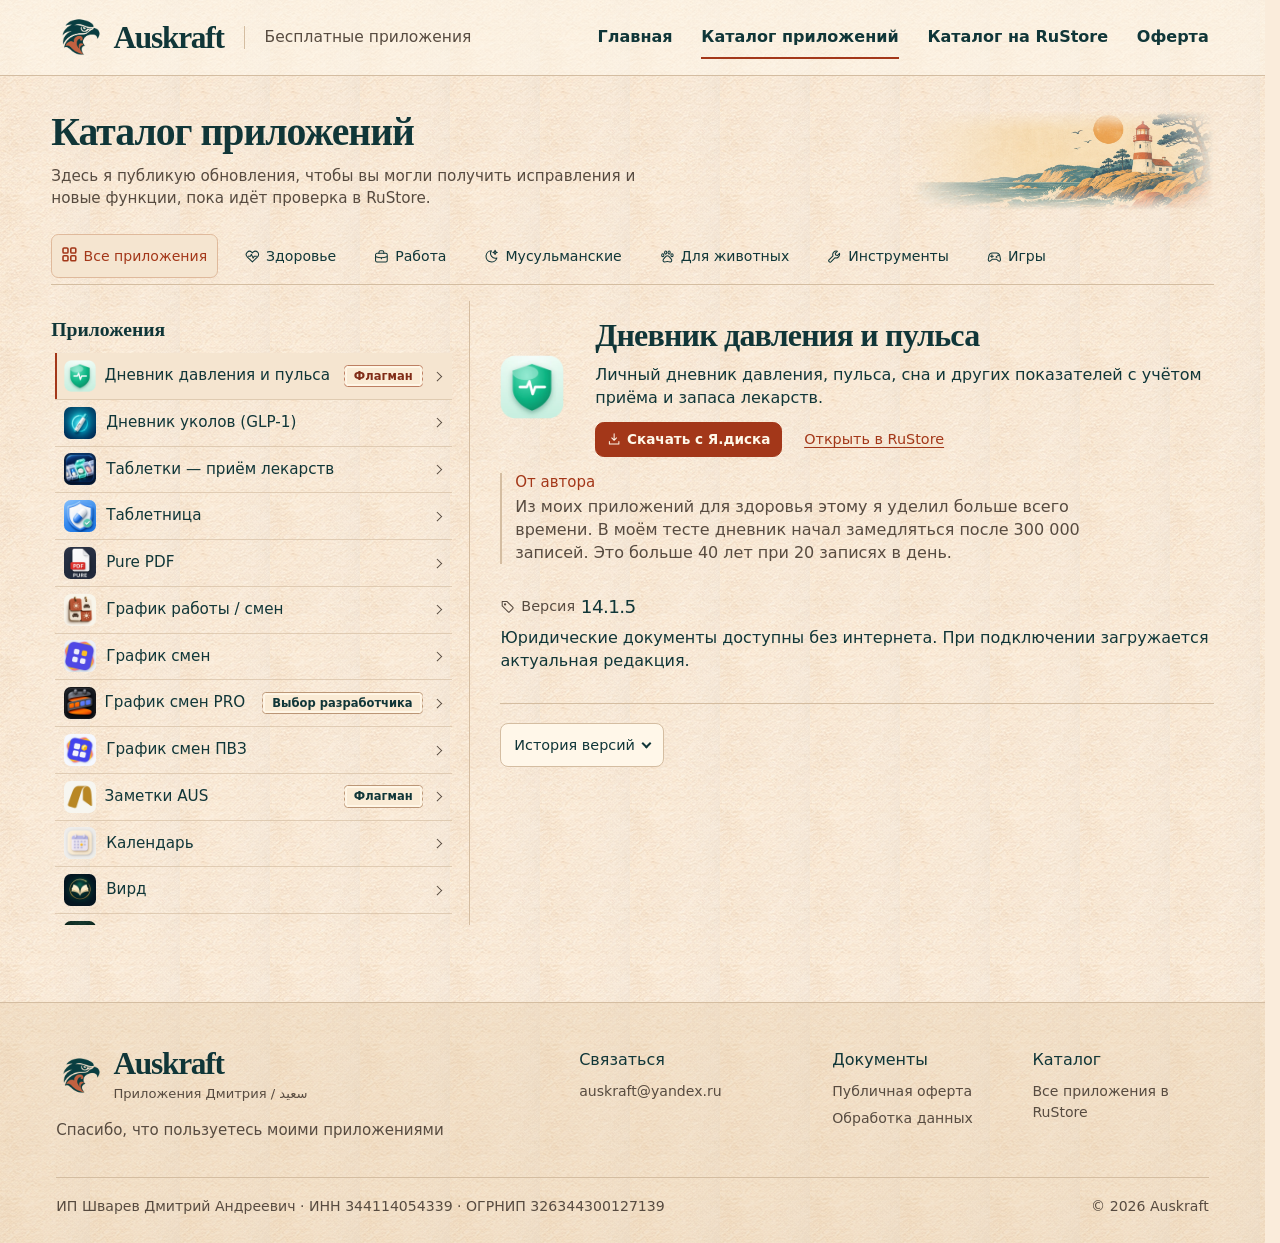
==== commit 8bbcfe82: "Обновить ссылки поддержки и документы сайта" ====
--- a/catalog.html
+++ b/catalog.html
@@ -2,6 +2,8 @@
 <html lang="ru">
 <head>
   <meta charset="utf-8">
+  <meta http-equiv="Content-Security-Policy" content="default-src 'none'; base-uri 'none'; form-action 'none'; script-src 'self'; style-src 'self'; img-src 'self'; connect-src 'self' https://auskraft.ru/support-apps/docs/index.json">
+  <meta name="referrer" content="no-referrer">
   <meta name="viewport" content="width=device-width, initial-scale=1">
   <meta name="description" content="Бесплатные Android-приложения Auskraft, актуальные версии и история обновлений.">
   <meta name="theme-color" content="#faecdb">
@@ -23,7 +25,7 @@
     <nav aria-label="Основная навигация">
       <a href="./">Главная</a>
       <a href="catalog.html" aria-current="page">Каталог приложений</a>
-      <a href="https://www.rustore.ru/catalog/developer/nc3745" target="_blank" rel="noopener">Каталог на RuStore</a>
+      <a href="https://www.rustore.ru/catalog/developer/nc3745" target="_blank" rel="noopener noreferrer">Каталог на RuStore</a>
       <a href="offer.html">Оферта</a>
     </nav>
   </header>
@@ -93,9 +95,9 @@
       </section>
       <div class="catalog-detail" id="catalog-detail"></div>
     </div>
-    <p class="catalog-empty" id="catalog-empty" hidden>В этой категории пока нет приложений. <a href="https://www.rustore.ru/catalog/developer/nc3745" target="_blank" rel="noopener">Все приложения в RuStore</a></p>
+    <p class="catalog-empty" id="catalog-empty" hidden>В этой категории пока нет приложений. <a href="https://www.rustore.ru/catalog/developer/nc3745" target="_blank" rel="noopener noreferrer">Все приложения в RuStore</a></p>
     <noscript>
-      <p class="catalog-empty">Включите JavaScript, чтобы просмотреть версии, или <a href="https://www.rustore.ru/catalog/developer/nc3745" target="_blank" rel="noopener">откройте каталог в RuStore</a>.</p>
+      <p class="catalog-empty">Включите JavaScript, чтобы просмотреть версии, или <a href="https://www.rustore.ru/catalog/developer/nc3745" target="_blank" rel="noopener noreferrer">откройте каталог в RuStore</a>.</p>
     </noscript>
   </main>
 
@@ -119,12 +121,12 @@
           <h2 id="current-app"></h2>
           <p class="catalog-description"></p>
           <div class="catalog-release-actions">
-            <a class="catalog-download catalog-download-primary" target="_blank" rel="noopener">
+            <a class="catalog-download catalog-download-primary" target="_blank" rel="noopener noreferrer">
               <svg class="catalog-symbol" viewBox="0 0 24 24" aria-hidden="true" focusable="false"><path d="M12 3v11m-4-4 4 4 4-4M4 16v4h16v-4"/></svg>
               Скачать с Я.диска
             </a>
             <p class="catalog-download-note">APK пока недоступен</p>
-            <a class="catalog-store-link" target="_blank" rel="noopener">Открыть в RuStore</a>
+            <a class="catalog-store-link" target="_blank" rel="noopener noreferrer">Открыть в RuStore</a>
           </div>
         </div>
       </div>
@@ -168,7 +170,7 @@
       <th scope="row" class="catalog-version-number"></th>
       <td class="catalog-release-notes"></td>
       <td>
-        <a class="catalog-download" target="_blank" rel="noopener">
+        <a class="catalog-download" target="_blank" rel="noopener noreferrer">
           <svg class="catalog-symbol" viewBox="0 0 24 24" aria-hidden="true" focusable="false"><path d="M12 3v11m-4-4 4 4 4-4M4 16v4h16v-4"/></svg>
           Скачать
         </a>
@@ -186,9 +188,9 @@
         <p>Спасибо, что пользуетесь моими приложениями</p>
       </div>
       <div class="footer-links">
-        <div><strong>Связаться</strong><a href="mailto:rustore.auskraft@protonmail.com">rustore.auskraft@protonmail.com</a></div>
-        <div><strong>Документы</strong><a href="offer.html">Публичная оферта</a><a href="offer.html#privacy">Обработка данных</a></div>
-        <div><strong>Каталог</strong><a href="https://www.rustore.ru/catalog/developer/nc3745" target="_blank" rel="noopener">Все приложения в RuStore</a></div>
+        <div><strong>Связаться</strong><a href="mailto:auskraft@yandex.ru">auskraft@yandex.ru</a></div>
+        <div><strong>Документы</strong><a href="offer.html">Публичная оферта</a><a href="https://auskraft.ru/support-apps/privacy.html">Обработка данных</a></div>
+        <div><strong>Каталог</strong><a href="https://www.rustore.ru/catalog/developer/nc3745" target="_blank" rel="noopener noreferrer">Все приложения в RuStore</a></div>
       </div>
     </div>
     <div class="footer-legal">
@@ -200,7 +202,7 @@
   <script src="script.js" defer></script>
   <script src="catalog-data.js?v=60fa3ae84d54" defer></script>
   <script src="legal-doc-slugs.js?v=1" defer></script>
-  <script src="catalog-documents.js?v=1" defer></script>
-  <script src="catalog.js?v=legal-docs-1" defer></script>
+  <script src="catalog-documents.js?v=2" defer></script>
+  <script src="catalog.js?v=secure-links-1" defer></script>
 </body>
 </html>
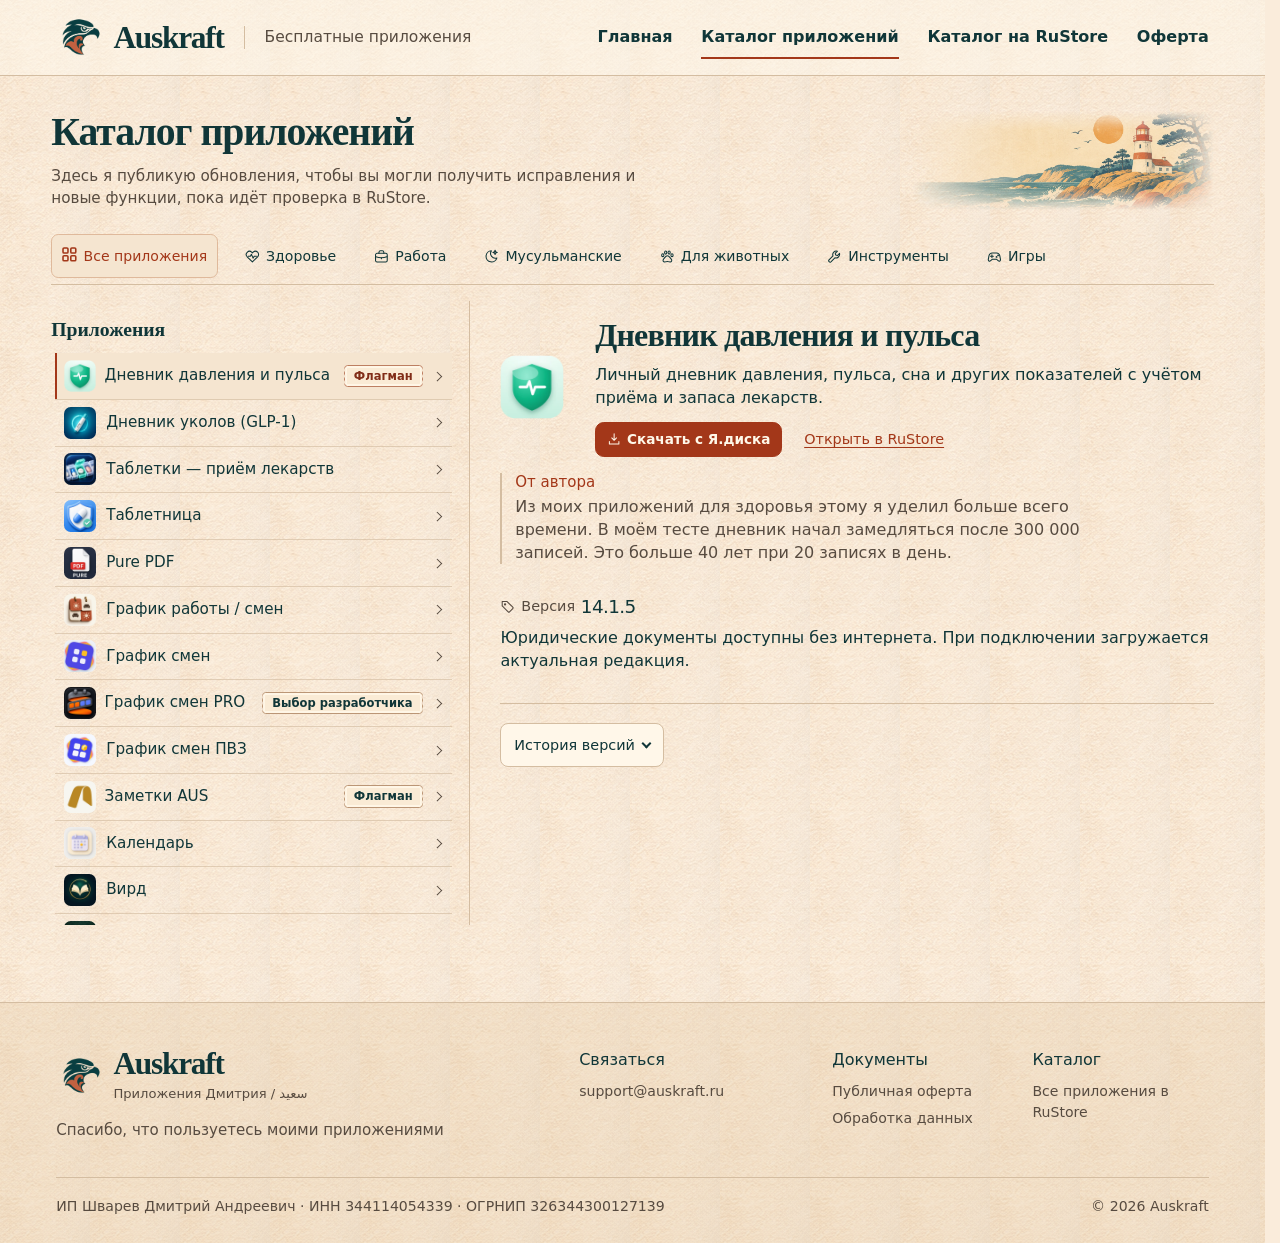
==== commit 1a429f93: "Перевести поддержку на почту домена Auskraft" ====
--- a/catalog.html
+++ b/catalog.html
@@ -188,7 +188,7 @@
         <p>Спасибо, что пользуетесь моими приложениями</p>
       </div>
       <div class="footer-links">
-        <div><strong>Связаться</strong><a href="mailto:auskraft@yandex.ru">auskraft@yandex.ru</a></div>
+        <div><strong>Связаться</strong><a href="mailto:support@auskraft.ru">support@auskraft.ru</a></div>
         <div><strong>Документы</strong><a href="offer.html">Публичная оферта</a><a href="https://auskraft.ru/support-apps/privacy.html">Обработка данных</a></div>
         <div><strong>Каталог</strong><a href="https://www.rustore.ru/catalog/developer/nc3745" target="_blank" rel="noopener noreferrer">Все приложения в RuStore</a></div>
       </div>
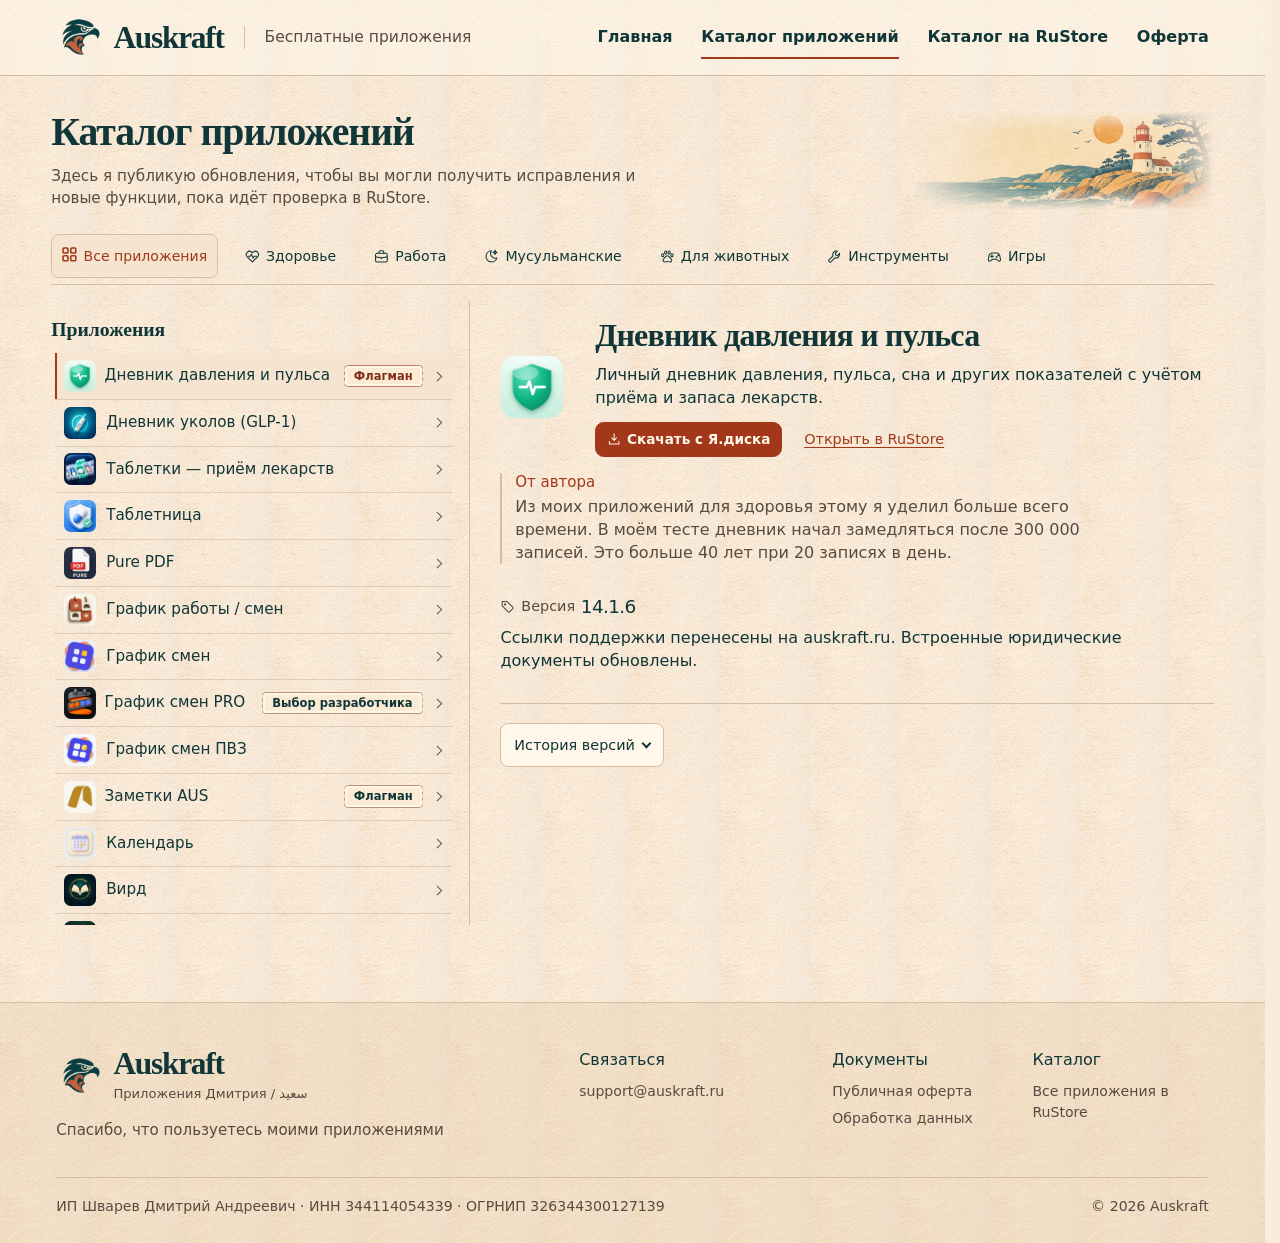
==== commit 7011b1e7: "Обновить ссылки на 34 APK для сайта Auskraft" ====
--- a/catalog.html
+++ b/catalog.html
@@ -200,7 +200,7 @@
   </footer>
 
   <script src="script.js" defer></script>
-  <script src="catalog-data.js?v=60fa3ae84d54" defer></script>
+  <script src="catalog-data.js?v=77ed32532afb" defer></script>
   <script src="legal-doc-slugs.js?v=1" defer></script>
   <script src="catalog-documents.js?v=2" defer></script>
   <script src="catalog.js?v=secure-links-1" defer></script>
